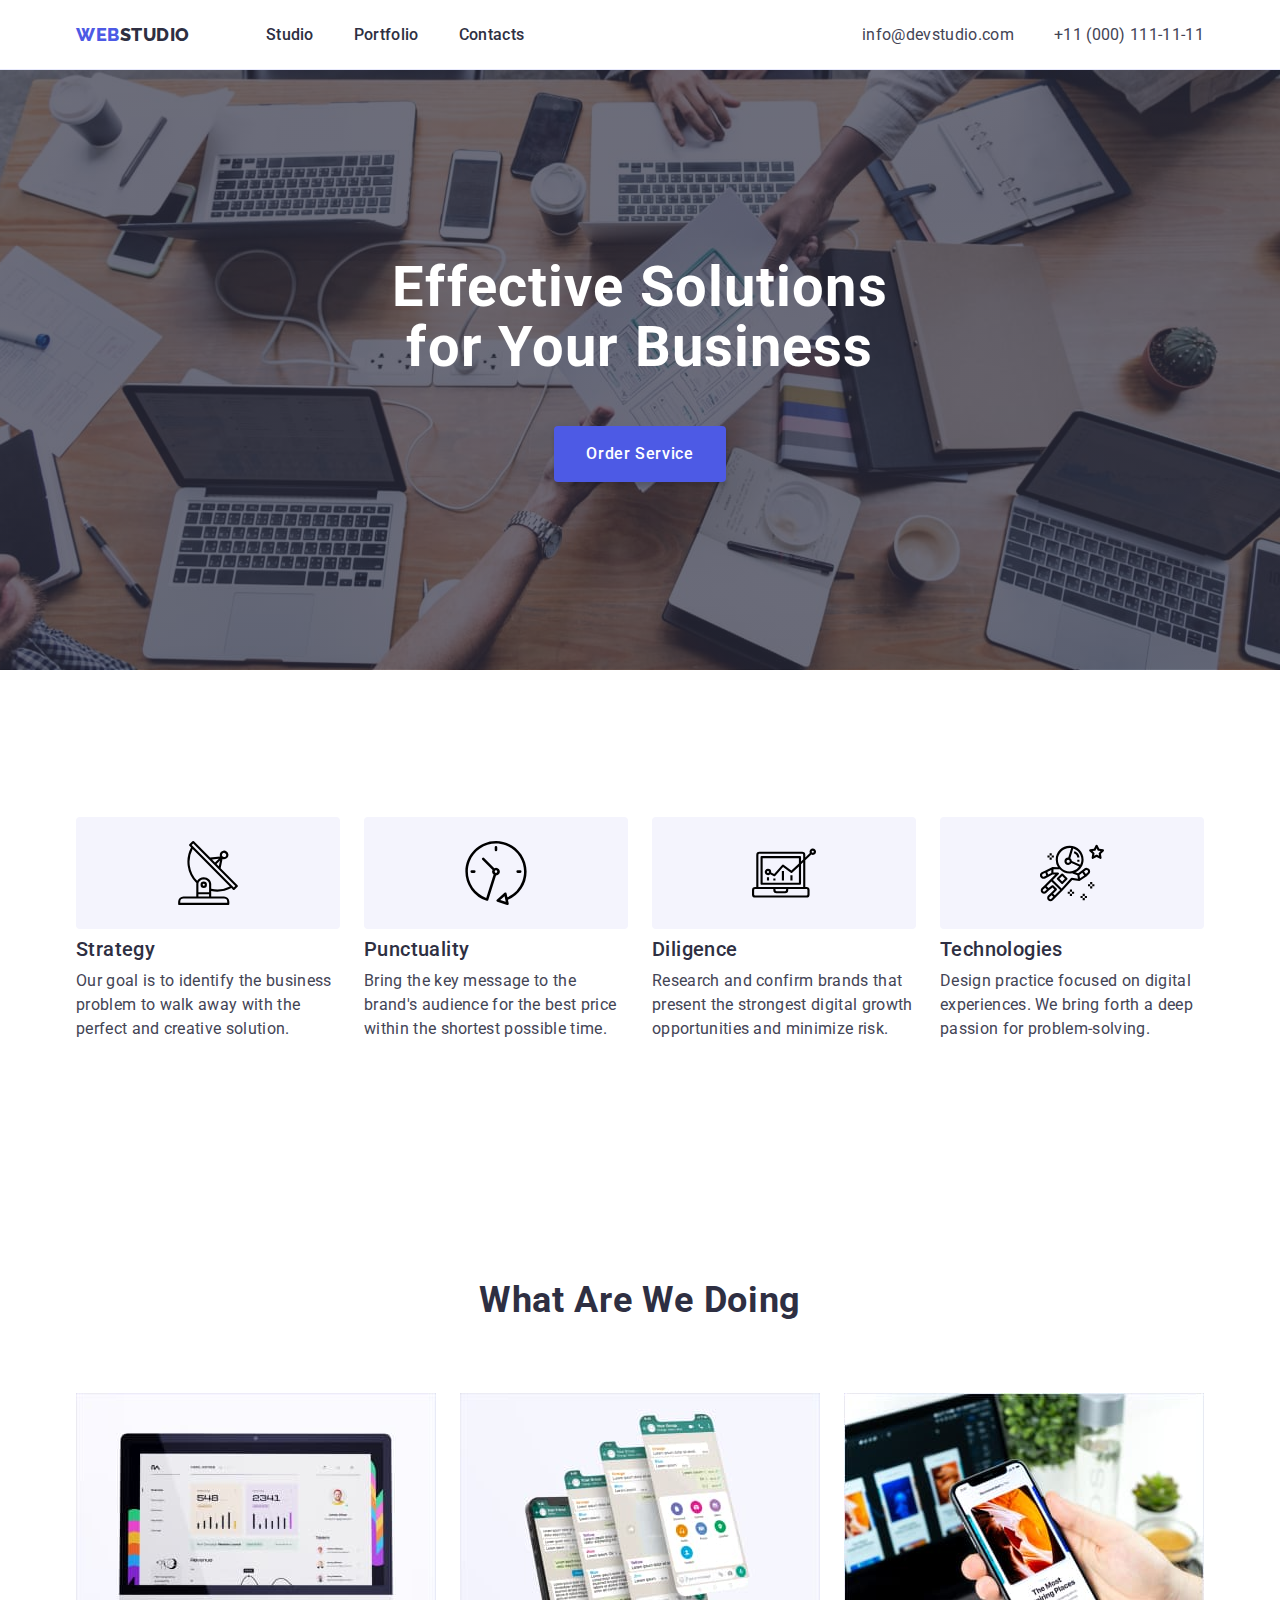
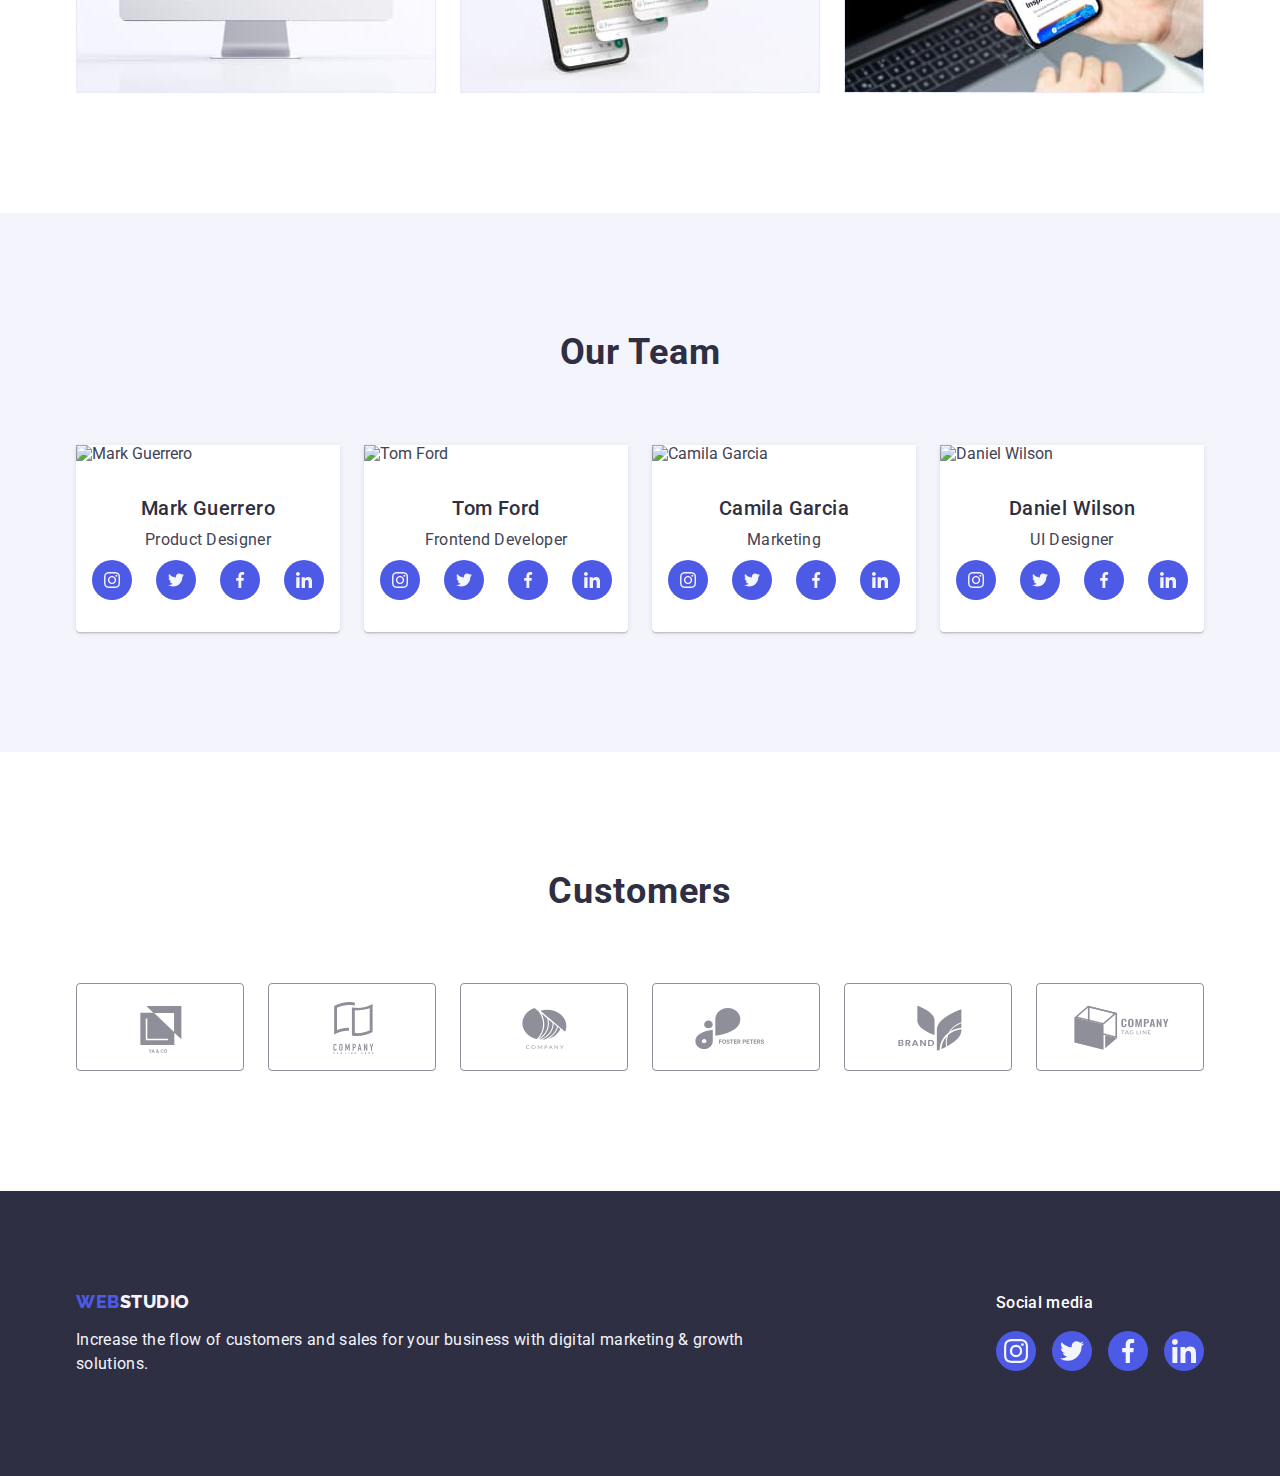
==== index.html @ b79c4025 "Initial commit" ====
<!DOCTYPE html>
<html lang="en">
  <head>
    <meta charset="UTF-8" />
    <meta http-equiv="X-UA-Compatible" content="IE=edge" />
    <meta name="viewport" content="width=device-width, initial-scale=1.0" />
    <title>WebStudio</title>
    <link rel="preconnect" href="https://fonts.googleapis.com" />
    <link rel="preconnect" href="https://fonts.gstatic.com" crossorigin />
    <link
      href="https://fonts.googleapis.com/css2?family=Raleway:wght@800&family=Roboto:wght@400;500;700;900&display=swap"
      rel="stylesheet"
    />
    <link
      rel="stylesheet"
      href="https://cdn.jsdelivr.net/npm/modern-normalize@1.1.0/modern-normalize.min.css"
    />
    <link href="./css/styles.css" rel="stylesheet" />
  </head>
  <body>
    <!-- This is a header -->
    <header class="header">
      <div class="page-header-container container">
        <nav class="navigation">
          <a class="logo-link link" href="./index.html"
            >Web<span class="logo-link-studio">Studio</span></a
          >
          <ul class="menu list">
            <li class="menu-item">
              <a class="menu-link link" href="./index.html">Studio</a>
            </li>
            <li class="menu-item">
              <a class="menu-link link" href="./portfolio.html">Portfolio</a>
            </li>
            <li class="menu-item">
              <a class="menu-link link" href="">Contacts</a>
            </li>
          </ul>
        </nav>
        <address class="adress-conteiner">
          <ul class="adress-list list">
            <li class="adress-item">
              <a class="contact-link link" href="mailto:info@devstudio.com"
                >info@devstudio.com</a
              >
            </li>
            <li class="adress-item">
              <a class="contact-link link" href="tel:+110001111111"
                >+11 (000) 111-11-11</a
              >
            </li>
          </ul>
        </address>
      </div>
    </header>
    <main>
      <!-- This is a hero section -->
      <section class="hero-section">
        <div class="hero-container container">
          <h1 class="hero-title">Effective Solutions for Your Business</h1>
          <button class="hero-btn button" type="button">Order Service</button>
        </div>
      </section>
      <!-- This is a our features section -->
      <section class="features-section section">
        <div class="container">
          <h2 class="unvizible-title">Our features</h2>
          <ul class="card-list list">
            <li class="features-item">
              <div class="feature-icon-continer">
                <svg class="feature-icon" width="64" height="64">
                  <use href="./images/icons.svg#icon-antenna"></use>
                </svg>
              </div>
              <h3 class="features-title sub-title">Strategy</h3>
              <p class="features-text">
                Our goal is to identify the business problem to walk away with
                the perfect and creative solution.
              </p>
            </li>
            <li class="features-item">
              <div class="feature-icon-continer">
                <svg class="feature-icon" width="64" height="64">
                  <use href="./images/icons.svg#icon-clock"></use>
                </svg>
              </div>

              <h3 class="features-title sub-title">Punctuality</h3>
              <p class="features-text">
                Bring the key message to the brand's audience for the best price
                within the shortest possible time.
              </p>
            </li>
            <li class="features-item">
              <div class="feature-icon-continer">
                <svg class="feature-icon" width="64" height="64">
                  <use href="./images/icons.svg#icon-diagram"></use>
                </svg>
              </div>

              <h3 class="features-title sub-title">Diligence</h3>
              <p class="features-text">
                Research and confirm brands that present the strongest digital
                growth opportunities and minimize risk.
              </p>
            </li>
            <li class="features-item">
              <div class="feature-icon-continer">
                <svg class="feature-icon" width="64" height="64">
                  <use href="./images/icons.svg#icon-astronaut"></use>
                </svg>
              </div>

              <h3 class="features-title sub-title">Technologies</h3>
              <p class="features-text">
                Design practice focused on digital experiences. We bring forth a
                deep passion for problem-solving.
              </p>
            </li>
          </ul>
        </div>
      </section>
      <!-- This is what are we doing section -->
      <section class="section">
        <div class="container">
          <h2 class="doing-title title">What are we doing</h2>
          <ul class="card-list list">
            <li class="doing-item">
              <img
                src="./images/what_we_do/pc.jpg"
                alt="Personal Computer"
                width="360"
              />
            </li>
            <li class="doing-item">
              <img
                src="./images/what_we_do/phone.jpg"
                alt="Smartphone"
                width="360"
              />
            </li>
            <li class="doing-item">
              <img
                src="./images/what_we_do/unification.jpg"
                alt="Personal Computer and smartphone"
                width="360"
              />
            </li>
          </ul>
        </div>
      </section>
      <!-- This is team section -->
      <section class="team section">
        <div class="container">
          <h2 class="team-titlt title">Our Team</h2>
          <ul class="card-list list">
            <li class="team-card">
              <img
                src="./images/team/mark_guerrero.jpg"
                alt="Mark Guerrero"
                width="264"
              />
              <div class="team-card-content">
                <h3 class="team-card-title sub-title">Mark Guerrero</h3>
                <p class="team-card-text">Product Designer</p>
                <ul class="social-list list">
                  <li class="socal-list-item">
                    <a href="" class="social-list-link link">
                      <svg class="social-list-icon" width="16" height="16">
                        <use href="./images/icons.svg#icon-instagram"></use>
                      </svg>
                    </a>
                  </li>
                  <li class="socal-list-item">
                    <a href="" class="social-list-link link">
                      <svg class="social-list-icon" width="16" height="16">
                        <use href="./images/icons.svg#icon-twitter"></use>
                      </svg>
                    </a>
                  </li>
                  <li class="socal-list-item">
                    <a href="" class="social-list-link link">
                      <svg class="social-list-icon" width="16" height="16">
                        <use href="./images/icons.svg#icon-facebook"></use>
                      </svg>
                    </a>
                  </li>
                  <li class="socal-list-item">
                    <a href="" class="social-list-link link">
                      <svg class="social-list-icon" width="16" height="16">
                        <use href="./images/icons.svg#icon-linkedin"></use>
                      </svg>
                    </a>
                  </li>
                </ul>
              </div>
            </li>
            <li class="team-card">
              <img
                src="./images/team/tom_ford.jpg"
                alt="Tom Ford"
                width="264"
              />
              <div class="team-card-content">
                <h3 class="team-card-title sub-title">Tom Ford</h3>
                <p class="team-card-text">Frontend Developer</p>
                <ul class="social-list list">
                  <li class="socal-list-item">
                    <a href="" class="social-list-link link">
                      <svg class="social-list-icon" width="16" height="16">
                        <use href="./images/icons.svg#icon-instagram"></use>
                      </svg>
                    </a>
                  </li>
                  <li class="socal-list-item">
                    <a href="" class="social-list-link link">
                      <svg class="social-list-icon" width="16" height="16">
                        <use href="./images/icons.svg#icon-twitter"></use>
                      </svg>
                    </a>
                  </li>
                  <li class="socal-list-item">
                    <a href="" class="social-list-link link">
                      <svg class="social-list-icon" width="16" height="16">
                        <use href="./images/icons.svg#icon-facebook"></use>
                      </svg>
                    </a>
                  </li>
                  <li class="socal-list-item">
                    <a href="" class="social-list-link link">
                      <svg class="social-list-icon" width="16" height="16">
                        <use href="./images/icons.svg#icon-linkedin"></use>
                      </svg>
                    </a>
                  </li>
                </ul>
              </div>
            </li>
            <li class="team-card">
              <img
                src="./images/team/camila_garcia.jpg"
                alt="Camila Garcia"
                width="264"
              />
              <div class="team-card-content">
                <h3 class="team-card-title sub-title">Camila Garcia</h3>
                <p class="team-card-text">Marketing</p>
                <ul class="social-list list">
                  <li class="socal-list-item">
                    <a href="" class="social-list-link link">
                      <svg class="social-list-icon" width="16" height="16">
                        <use href="./images/icons.svg#icon-instagram"></use>
                      </svg>
                    </a>
                  </li>
                  <li class="socal-list-item">
                    <a href="" class="social-list-link link">
                      <svg class="social-list-icon" width="16" height="16">
                        <use href="./images/icons.svg#icon-twitter"></use>
                      </svg>
                    </a>
                  </li>
                  <li class="socal-list-item">
                    <a href="" class="social-list-link link">
                      <svg class="social-list-icon" width="16" height="16">
                        <use href="./images/icons.svg#icon-facebook"></use>
                      </svg>
                    </a>
                  </li>
                  <li class="socal-list-item">
                    <a href="" class="social-list-link link">
                      <svg class="social-list-icon" width="16" height="16">
                        <use href="./images/icons.svg#icon-linkedin"></use>
                      </svg>
                    </a>
                  </li>
                </ul>
              </div>
            </li>
            <li class="team-card">
              <img
                src="./images/team/daniel_wilson.jpg"
                alt="Daniel Wilson"
                width="264"
              />
              <div class="team-card-content">
                <h3 class="team-card-title sub-title">Daniel Wilson</h3>
                <p class="team-card-text">UI Designer</p>
                <ul class="social-list list">
                  <li class="socal-list-item">
                    <a href="" class="social-list-link link">
                      <svg class="social-list-icon" width="16" height="16">
                        <use href="./images/icons.svg#icon-instagram"></use>
                      </svg>
                    </a>
                  </li>
                  <li class="socal-list-item">
                    <a href="" class="social-list-link link">
                      <svg class="social-list-icon" width="16" height="16">
                        <use href="./images/icons.svg#icon-twitter"></use>
                      </svg>
                    </a>
                  </li>
                  <li class="socal-list-item">
                    <a href="" class="social-list-link link">
                      <svg class="social-list-icon" width="16" height="16">
                        <use href="./images/icons.svg#icon-facebook"></use>
                      </svg>
                    </a>
                  </li>
                  <li class="socal-list-item">
                    <a href="" class="social-list-link link">
                      <svg class="social-list-icon" width="16" height="16">
                        <use href="./images/icons.svg#icon-linkedin"></use>
                      </svg>
                    </a>
                  </li>
                </ul>
              </div>
            </li>
          </ul>
        </div>
      </section>
      <!-- Customers section -->
      <section class="section">
        <div class="container">
          <h2 class="customers-title title">Customers</h2>
          <ul class="clients-list list">
            <li class="client-list-item">
              <a href="" class="client-list-link">
                <svg class="client-icon" width="104" height="56">
                  <use href="./images/icons.svg#icon-client_logo_1"></use>
                </svg>
              </a>
            </li>
            <li class="client-list-item">
              <a href="" class="client-list-link">
                <svg class="client-icon" width="104" height="56">
                  <use href="./images/icons.svg#icon-client_logo_2"></use>
                </svg>
              </a>
            </li>
            <li class="client-list-item">
              <a href="" class="client-list-link">
                <svg class="client-icon" width="104" height="56">
                  <use href="./images/icons.svg#icon-client_logo_3"></use>
                </svg>
              </a>
            </li>
            <li class="client-list-item">
              <a href="" class="client-list-link">
                <svg class="client-icon" width="104" height="56">
                  <use href="./images/icons.svg#icon-client_logo_4"></use>
                </svg>
              </a>
            </li>
            <li class="client-list-item">
              <a href="" class="client-list-link">
                <svg class="client-icon" width="104" height="56">
                  <use href="./images/icons.svg#icon-client_logo_5"></use>
                </svg>
              </a>
            </li>
            <li class="client-list-item">
              <a href="" class="client-list-link">
                <svg class="client-icon" width="104" height="56">
                  <use href="./images/icons.svg#icon-client_logo_6"></use>
                </svg>
              </a>
            </li>
          </ul>
        </div>
      </section>
    </main>
    <!-- This is footer -->
    <footer class="footer">
      <div class="container footer-container">
        <div class="footer-logo-cont">
          <a class="logo-link link" href="./index.html"
            >Web<span class="logo-link-studio-white">Studio</span></a
          >
          <p class="footer-text">
            Increase the flow of customers and sales for your business with
            digital marketing & growth solutions.
          </p>
        </div>
        <div class="footer-social-cont">
          <p class="footer-social-title">Social media</p>
          <ul class="social-list list">
            <li class="socal-list-item">
              <a href="" class="social-list-link link">
                <svg class="social-list-icon" width="24" height="24">
                  <use href="./images/icons.svg#icon-instagram"></use>
                </svg>
              </a>
            </li>
            <li class="socal-list-item">
              <a href="" class="social-list-link link">
                <svg class="social-list-icon" width="24" height="24">
                  <use href="./images/icons.svg#icon-twitter"></use>
                </svg>
              </a>
            </li>
            <li class="socal-list-item">
              <a href="" class="social-list-link link">
                <svg class="social-list-icon" width="24" height="24">
                  <use href="./images/icons.svg#icon-facebook"></use>
                </svg>
              </a>
            </li>
            <li class="socal-list-item">
              <a href="" class="social-list-link link">
                <svg class="social-list-icon" width="24" height="24">
                  <use href="./images/icons.svg#icon-linkedin"></use>
                </svg>
              </a>
            </li>
          </ul>
        </div>
      </div>
    </footer>
  </body>
</html>
---- css/styles.css ----
/*  font-family: 'Raleway', sans-serif; */
:root {
  --btn-background-color: #4d5ae5;
  --links-hover-color: #404bbf;
  --body-text-color: #434455;
  --title-text-color: #2e2f42;
  --base-icons-color: #8e8f99;
  --white-text-and-background: #ffffff;
}
body {
  font-family: 'Roboto', sans-serif;
  color: var(--body-text-color);
  background-color: var(--white-text-and-background);
}
h1,
h2,
h3,
h4,
p {
  margin-top: 0;
  margin-bottom: 0;
}
img {
  display: block;
}
ul,
ol {
  margin-top: 0;
  margin-bottom: 0;
  padding-left: 0;
}
.container {
  width: 1158px;
  margin-left: auto;
  margin-right: auto;
  padding: 0 15px;
}
.section {
  padding-top: 120px;
  padding-bottom: 120px;
}
.logo-link {
  display: inline-block;
  padding: 24px 0;
  font-family: 'Raleway', sans-serif;
  font-weight: 800;
  font-size: 18px;
  line-height: 1.17;
  align-items: center;
  letter-spacing: 0.03em;
  text-transform: uppercase;
  color: var(--btn-background-color);
  margin-right: 76px;
}
.footer .logo-link {
  padding: 0;
  margin-bottom: 16px;
}
.list {
  list-style: none;
}
.link {
  text-decoration: none;
}
.unvizible-title {
  visibility: hidden;
}
.title {
  color: var(--title-text-color);
  margin-bottom: 72px;
}
.sub-title {
  color: var(--title-text-color);
  margin-bottom: 8px;
}
.button {
  border-radius: 4px;
  cursor: pointer;
  font-family: 'Roboto', sans-serif;
}
.card-list {
  display: flex;
  gap: 24px;
}
/*----------header section----------- */
.header {
  border-bottom: 1px solid #e7e9fc;
  box-shadow: 0px 2px 1px rgba(46, 47, 66, 0.08),
    0px 1px 1px rgba(46, 47, 66, 0.16), 0px 1px 6px rgba(46, 47, 66, 0.08);
}
.page-header-container {
  display: flex;
  align-items: center;
}
.navigation {
  display: flex;
  align-items: center;
}
.logo-link-studio {
  color: var(--title-text-color);
}
.logo-link-studio-white {
  color: #f4f4fd;
}
.menu {
  display: flex;
  align-items: center;
}
.menu-item:not(:last-child) {
  margin-right: 40px;
}
.menu-link {
  font-weight: 500;
  font-size: 16px;
  line-height: 1.5;
  color: var(--title-text-color);
  letter-spacing: 0.02em;
  padding: 24px 0;
}
.menu-link:hover,
.menu-link:focus {
  color: var(--links-hover-color);
}
.adress-conteiner {
  font-style: normal;
  margin-left: auto;
}
.adress-list {
  display: flex;
  align-items: center;
}
.adress-item:not(:last-child) {
  margin-right: 40px;
}
.contact-link {
  font-weight: 400;
  font-size: 16px;
  line-height: 1.5;
  letter-spacing: 0.02em;
  color: var(--body-text-color);
}
.contact-link:hover,
.contact-link:focus {
  color: var(--links-hover-color);
}
/* ----------hero section---------- */
.hero-section {
  background-image: linear-gradient(
      rgba(46, 47, 66, 0.7),
      rgba(46, 47, 66, 0.7)
    ),
    url(../images/hero-section/bg.jpg);
  background-position: center center;
  background-size: cover;
  background-repeat: no-repeat;
  background-color: #2e2f42;
  max-width: 1440px;
  color: var(--white-text-and-background);
  display: flex;
  align-items: center;
  padding: 188px 0;
  margin: auto;
}
.hero-container {
  display: flex;
  flex-direction: column;
  justify-content: center;
  align-items: center;
}
.hero-title {
  max-width: 496px;
  line-height: 1.07;
  font-size: 56px;
  text-align: center;
  letter-spacing: 0.02em;
  color: var(--white-text-and-background);
  margin-bottom: 48px;
}
.hero-btn {
  border: none;
  min-width: 169px;
  height: 56px;
  background: var(--btn-background-color);
  box-shadow: 0px 4px 4px rgba(0, 0, 0, 0.15);
  color: var(--white-text-and-background);
  font-weight: 500;
  font-size: 16px;
  line-height: 1.5;
  align-items: center;
  letter-spacing: 0.04em;
  padding: 16px 32px;
}
.hero-btn:hover,
.hero-btn:focus {
  background: var(--links-hover-color);
}
/* ----------features section---------- */
.features-item {
  flex-basis: calc((100% - (3 * 24px)) / 4);
}
.feature-icon-continer {
  display: flex;
  justify-content: center;
  align-items: center;
  height: 112px;
  background: #f4f4fd;
  border-radius: 4px;
  margin-bottom: 8px;
}
.features-title {
  font-weight: 500;
  font-size: 20px;
  line-height: 1.2;
  letter-spacing: 0.02em;
}
.features-text {
  font-weight: 400;
  font-size: 16px;
  line-height: 1.5;
  letter-spacing: 0.02em;
}
/* ----------doing section---------- */
.doing-item {
  flex-basis: calc((100%- (24px * 2)) / 3);
}
.doing-title {
  font-size: 36px;
  line-height: 1.11;
  text-align: center;
  letter-spacing: 0.02em;
  text-transform: capitalize;
}
/* ----------team---------- */
.team {
  background: #f4f4fd;
}
.team-titlt {
  font-size: 36px;
  line-height: 1.11;
  text-align: center;
  letter-spacing: 0.02em;
  text-transform: capitalize;
}
.team-card {
  flex-basis: calc((100%- (24px * 3)) / 4);
  box-shadow: 0px 1px 6px rgba(46, 47, 66, 0.08),
    0px 1px 1px rgba(46, 47, 66, 0.16), 0px 2px 1px rgba(46, 47, 66, 0.08);
  border-radius: 0px 0px 4px 4px;
  background-color: var(--white-text-and-background);
}
.team-card-content {
  padding: 32px 0;
}
.team-card-title {
  font-weight: 500;
  font-size: 20px;
  line-height: 1.2;
  text-align: center;
  letter-spacing: 0.02em;
}
.team-card-text {
  font-weight: 400;
  font-size: 16px;
  line-height: 1.5;
  text-align: center;
  letter-spacing: 0.02em;
  margin-bottom: 8px;
}
.social-list {
  display: flex;
  justify-content: center;
  gap: 24px;
}
.social-list-link {
  display: flex;
  justify-content: center;
  align-items: center;
  width: 40px;
  height: 40px;
  border-radius: 50%;
  background-color: var(--btn-background-color);
}
.social-list-link:hover,
.social-list-link:focus {
  background-color: var(--links-hover-color);
}
.social-list-icon {
  fill: #f4f4fd;
}
/* ----------Customers---------- */
.customers-title {
  text-align: center;
  font-weight: 700;
  font-size: 36px;
  line-height: 1.1;
  letter-spacing: 0.02em;
  text-transform: capitalize;
  color: #2e2f42;
}
.clients-list {
  display: flex;
  justify-content: center;
  gap: 24px;
}
.client-list-item {
  width: calc((100% - 120px) / 6);
  height: 88px;
}
.client-list-link {
  display: flex;
  justify-content: center;
  align-items: center;
  width: 100%;
  height: 100%;
  border: 1px solid var(--base-icons-color);
  border-radius: 4px;
  color: var(--base-icons-color);
}
.client-list-link:hover,
.client-list-link:focus {
  border-color: var(--links-hover-color);
  color: var(--links-hover-color);
}
.client-icon {
  fill: currentColor;
}
/* -----------footer----------- */
.footer-container {
  display: flex;
  align-items: baseline;
  gap: 120px;
}
.footer {
  background: #2e2f42;
  padding: 100px 0;
}
.footer-logo-cont {
  margin-right: 120px;
}
.footer-text {
  font-weight: 400;
  font-size: 16px;
  line-height: 1.5;
  letter-spacing: 0.02em;
  color: #f4f4fd;
}
.footer-social-title {
  font-weight: 500;
  font-size: 16px;
  line-height: 1.5;
  letter-spacing: 0.02em;
  color: var(--white-text-and-background);
  margin-bottom: 16px;
}
.footer .social-list {
  gap: 16px;
}
.footer .social-list-link:hover,
.footer .social-list-link:focus {
  background-color: #31d0aa;
}

/* ------------portfolio page-------------------- */
.portfolio-section {
  padding-top: 96px;
  padding-bottom: 120px;
}
.filter-btn-list {
  display: flex;
  gap: 24px;
  justify-content: center;
  margin-bottom: 72px;
}
.filter-btn {
  color: var(--btn-background-color);
  font-weight: 500;
  font-size: 16px;
  line-height: 1.5;
  align-items: center;
  text-align: center;
  letter-spacing: 0.04em;
  box-sizing: border-box;
  background: #f4f4fd;
  border: 1px solid #e7e9fc;
  padding: 12px 24px;
}
.filter-btn:hover,
.filter-btn:focus {
  box-shadow: 0px 3px 1px rgba(0, 0, 0, 0.1), 0px 2px 1px rgba(0, 0, 0, 0.08),
    0px 2px 2px rgba(0, 0, 0, 0.12);
  background: var(--links-hover-color);
  color: var(--white-text-and-background);
  border: 1px solid transparent;
}
.project-cards {
  flex-wrap: wrap;
  justify-content: center;
  row-gap: 48px;
}
.project-card {
  flex-basis: calc((100%- (24px * 2)) / 3);
}
.project-link {
  display: block;
}
.project-link:hover,
.project-link:focus {
  box-shadow: 0px 1px 6px rgba(46, 47, 66, 0.08),
    0px 1px 1px rgba(46, 47, 66, 0.16), 0px 2px 1px rgba(46, 47, 66, 0.08);
}
.project-card-content {
  padding: 32px 16px;
  border: 1px solid #e7e9fc;
  border-top: none;
}
.project-card-title {
  font-weight: 500;
  font-size: 20px;
  line-height: 1.2;
  letter-spacing: 0.02em;
}
.project-card-text {
  color: var(--body-text-color);
  font-weight: 400;
  font-size: 16px;
  line-height: 1.5;
  letter-spacing: 0.02em;
}
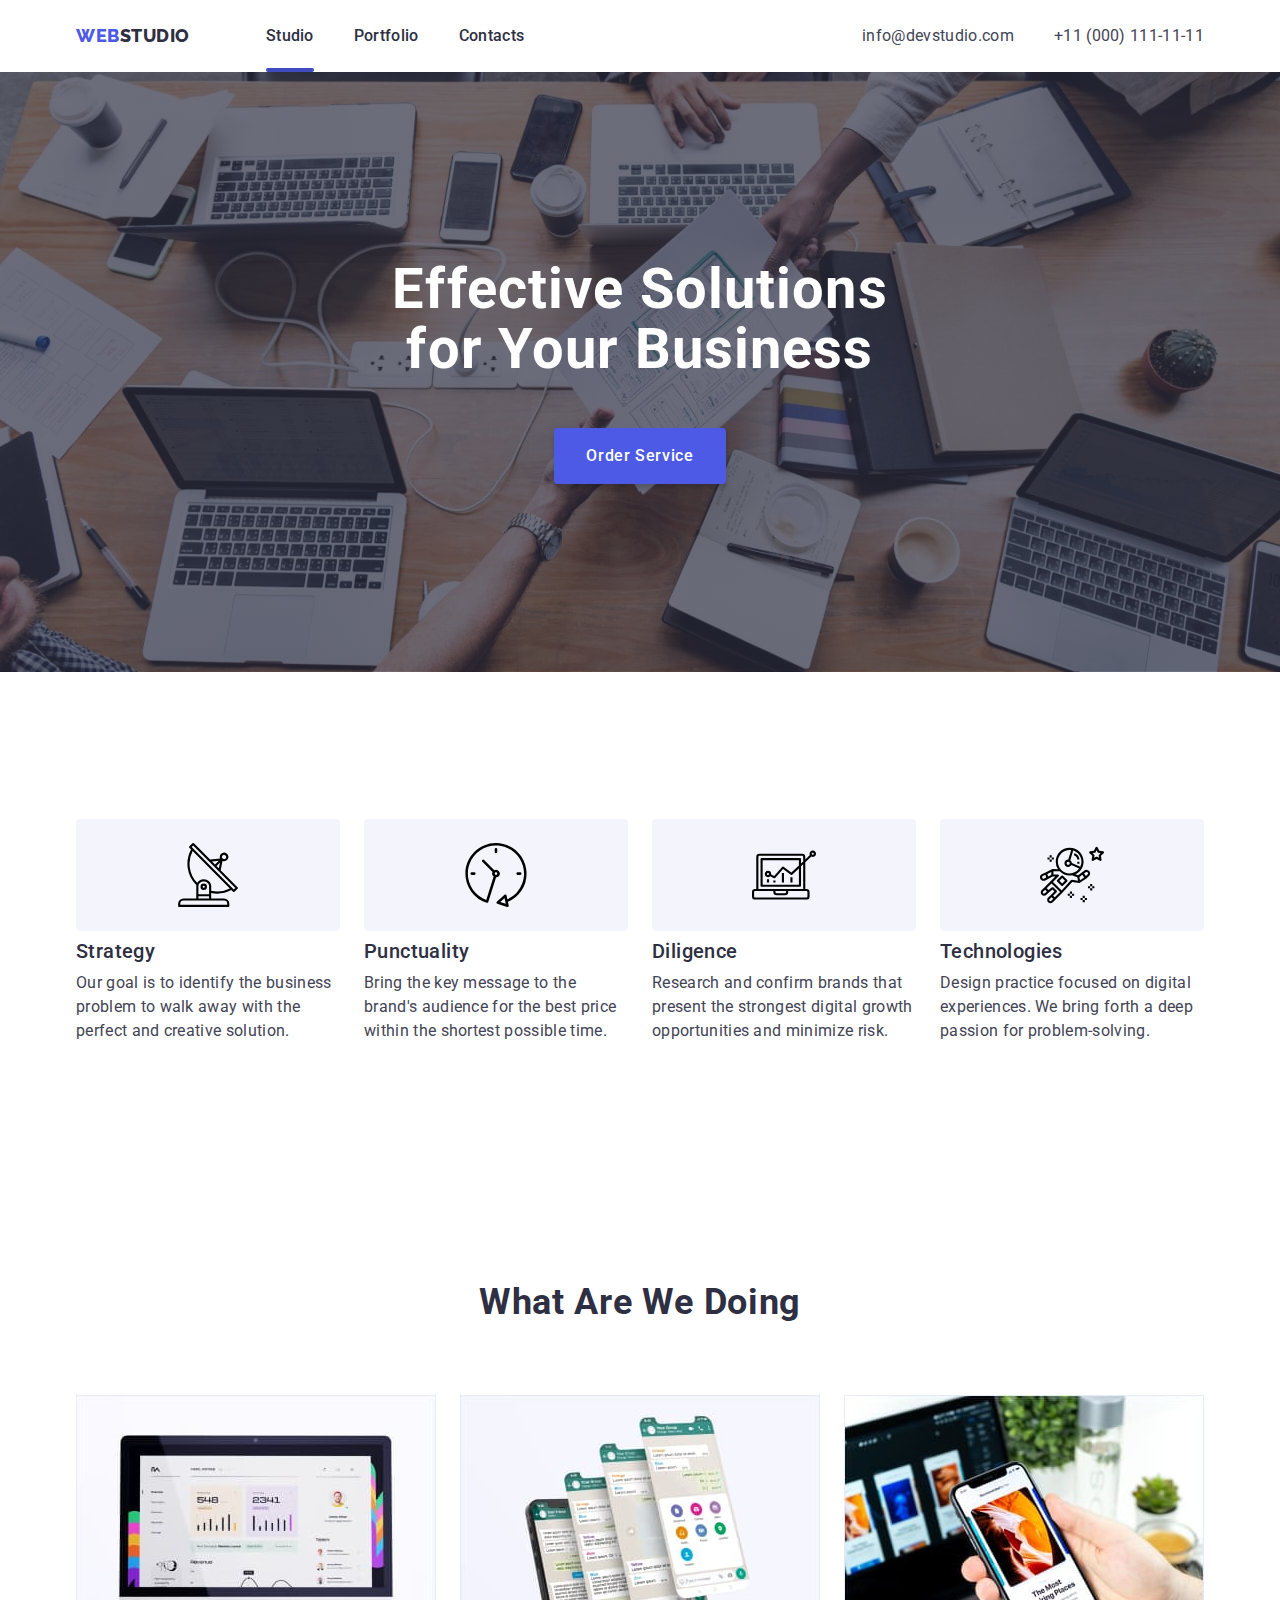
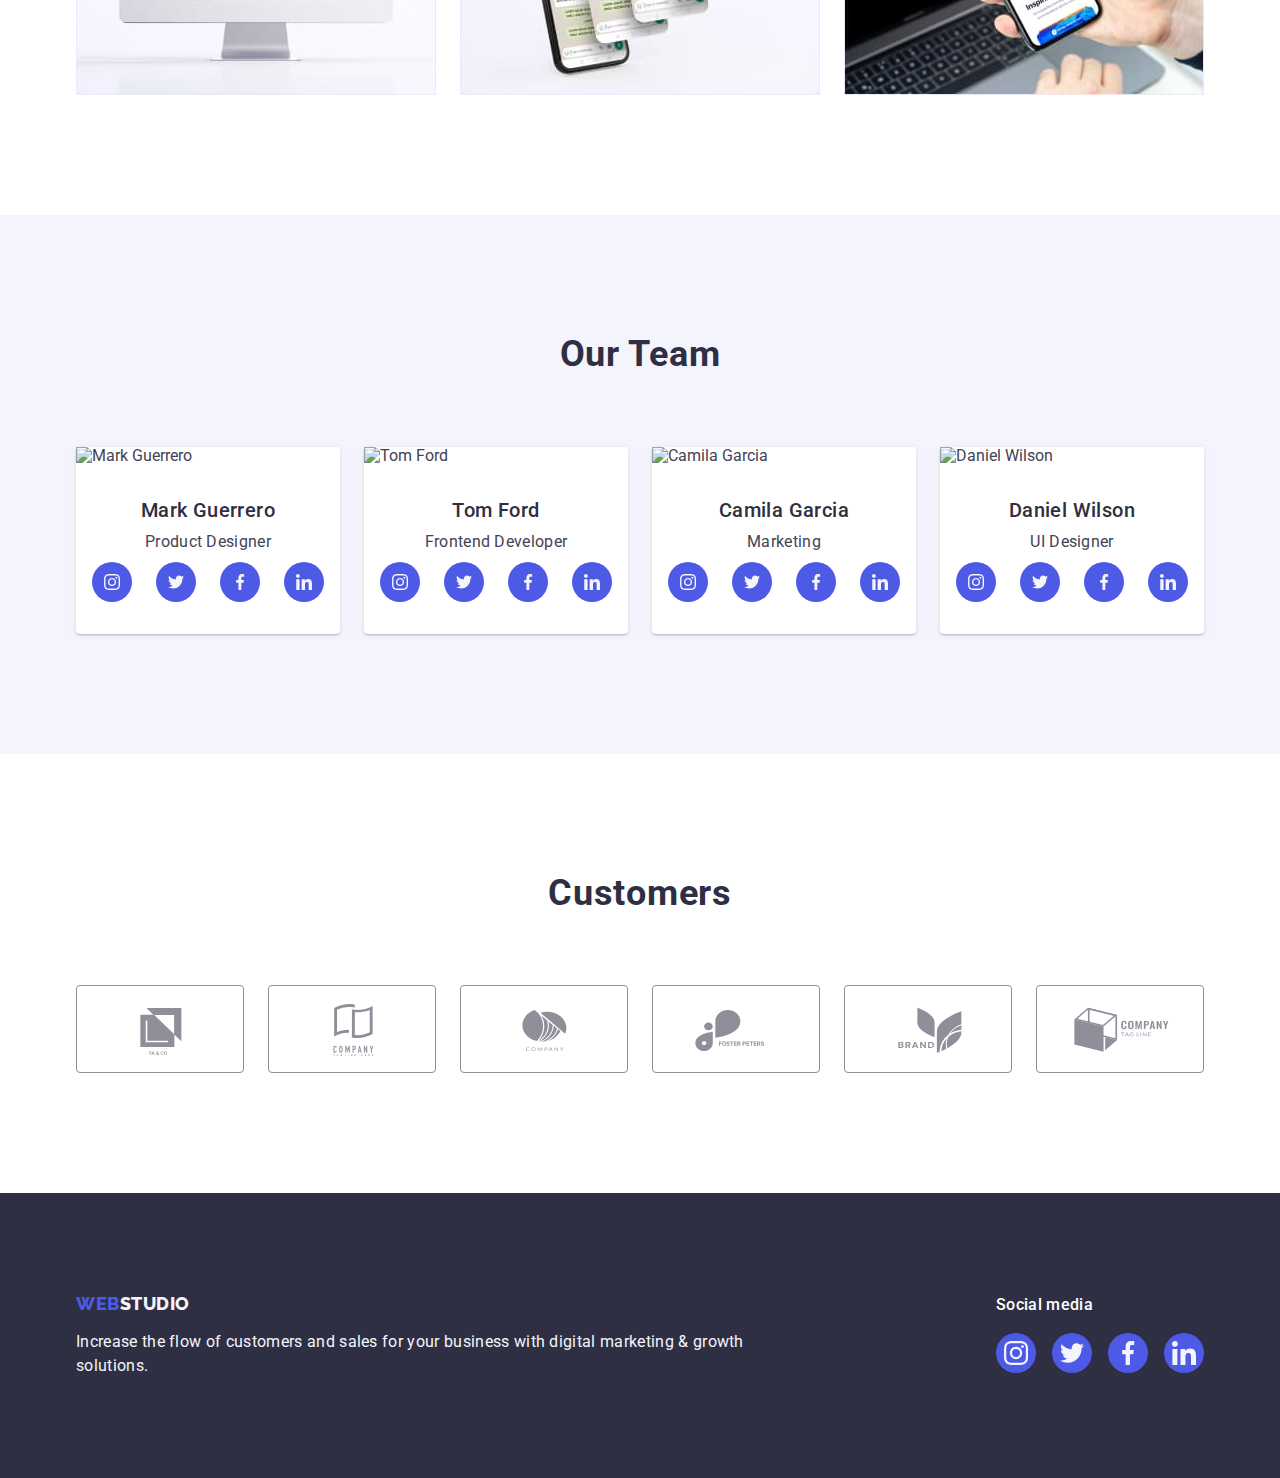
==== commit 91384f38: "add modal and animation" ====
--- a/index.html
+++ b/index.html
@@ -27,7 +27,9 @@
           >
           <ul class="menu list">
             <li class="menu-item">
-              <a class="menu-link link" href="./index.html">Studio</a>
+              <a class="menu-link link activ-link" href="./index.html"
+                >Studio</a
+              >
             </li>
             <li class="menu-item">
               <a class="menu-link link" href="./portfolio.html">Portfolio</a>
@@ -58,7 +60,9 @@
       <section class="hero-section">
         <div class="hero-container container">
           <h1 class="hero-title">Effective Solutions for Your Business</h1>
-          <button class="hero-btn button" type="button">Order Service</button>
+          <button class="hero-btn button" data-modal-open type="button">
+            Order Service
+          </button>
         </div>
       </section>
       <!-- This is a our features section -->
@@ -419,5 +423,16 @@
         </div>
       </div>
     </footer>
+    <!-- Modal block -->
+    <div class="backdrop is-hidden" data-modal>
+      <div class="modal">
+        <a href="" data-modal-close class="modal-close-link link">
+          <svg class="modal-page-icon" width="8" height="8">
+            <use href="./images/icons.svg#icon-close-black-modal"></use>
+          </svg>
+        </a>
+      </div>
+    </div>
+    <script src="./js/modal.js"></script>
   </body>
 </html>
--- a/css/styles.css
+++ b/css/styles.css
@@ -6,6 +6,7 @@
   --title-text-color: #2e2f42;
   --base-icons-color: #8e8f99;
   --white-text-and-background: #ffffff;
+  --anim-tranz-parameters: 250ms cubic-bezier(0.4, 0, 0.2, 1);
 }
 body {
   font-family: 'Roboto', sans-serif;
@@ -84,7 +85,6 @@
 }
 /*----------header section----------- */
 .header {
-  border-bottom: 1px solid #e7e9fc;
   box-shadow: 0px 2px 1px rgba(46, 47, 66, 0.08),
     0px 1px 1px rgba(46, 47, 66, 0.16), 0px 1px 6px rgba(46, 47, 66, 0.08);
 }
@@ -110,12 +110,27 @@
   margin-right: 40px;
 }
 .menu-link {
+  display: inline-block;
+  position: relative;
   font-weight: 500;
   font-size: 16px;
   line-height: 1.5;
   color: var(--title-text-color);
   letter-spacing: 0.02em;
   padding: 24px 0;
+
+  transition: color var(--anim-tranz-parameters);
+}
+.activ-link::after {
+  content: '';
+  position: absolute;
+  display: block;
+  width: 100%;
+  height: 4px;
+  left: 0px;
+  bottom: 0;
+  background-color: var(--links-hover-color);
+  border-radius: 2px;
 }
 .menu-link:hover,
 .menu-link:focus {
@@ -138,6 +153,8 @@
   line-height: 1.5;
   letter-spacing: 0.02em;
   color: var(--body-text-color);
+
+  transition: color var(--anim-tranz-parameters);
 }
 .contact-link:hover,
 .contact-link:focus {
@@ -180,7 +197,7 @@
   border: none;
   min-width: 169px;
   height: 56px;
-  background: var(--btn-background-color);
+  background-color: var(--btn-background-color);
   box-shadow: 0px 4px 4px rgba(0, 0, 0, 0.15);
   color: var(--white-text-and-background);
   font-weight: 500;
@@ -189,10 +206,12 @@
   align-items: center;
   letter-spacing: 0.04em;
   padding: 16px 32px;
+
+  transition: background-color var(--anim-tranz-parameters);
 }
 .hero-btn:hover,
 .hero-btn:focus {
-  background: var(--links-hover-color);
+  background-color: var(--links-hover-color);
 }
 /* ----------features section---------- */
 .features-item {
@@ -279,6 +298,8 @@
   height: 40px;
   border-radius: 50%;
   background-color: var(--btn-background-color);
+
+  transition: background-color var(--anim-tranz-parameters);
 }
 .social-list-link:hover,
 .social-list-link:focus {
@@ -315,6 +336,9 @@
   border: 1px solid var(--base-icons-color);
   border-radius: 4px;
   color: var(--base-icons-color);
+
+  transition: color var(--anim-tranz-parameters),
+    border-color var(--anim-tranz-parameters);
 }
 .client-list-link:hover,
 .client-list-link:focus {
@@ -380,15 +404,20 @@
   text-align: center;
   letter-spacing: 0.04em;
   box-sizing: border-box;
-  background: #f4f4fd;
+  background-color: #f4f4fd;
   border: 1px solid #e7e9fc;
   padding: 12px 24px;
+  box-shadow: 0px 0px 0px rgba(0, 0, 0, 0);
+
+  transition: box-shadow var(--anim-tranz-parameters),
+    background-color var(--anim-tranz-parameters),
+    color var(--anim-tranz-parameters), border var(--anim-tranz-parameters);
 }
 .filter-btn:hover,
 .filter-btn:focus {
   box-shadow: 0px 3px 1px rgba(0, 0, 0, 0.1), 0px 2px 1px rgba(0, 0, 0, 0.08),
     0px 2px 2px rgba(0, 0, 0, 0.12);
-  background: var(--links-hover-color);
+  background-color: var(--links-hover-color);
   color: var(--white-text-and-background);
   border: 1px solid transparent;
 }
@@ -402,17 +431,44 @@
 }
 .project-link {
   display: block;
+  transition: box-shadow var(--anim-tranz-parameters);
 }
 .project-link:hover,
 .project-link:focus {
   box-shadow: 0px 1px 6px rgba(46, 47, 66, 0.08),
     0px 1px 1px rgba(46, 47, 66, 0.16), 0px 2px 1px rgba(46, 47, 66, 0.08);
 }
+
 .project-card-content {
   padding: 32px 16px;
   border: 1px solid #e7e9fc;
   border-top: none;
 }
+.project-card-img {
+  position: relative;
+  overflow: hidden;
+}
+.project-hover-info {
+  position: absolute;
+  top: 0;
+  left: 0;
+  right: 0;
+  bottom: 0;
+  background-color: var(--btn-background-color);
+  font-weight: 400;
+  font-size: 16px;
+  line-height: 1.5;
+  letter-spacing: 0.02em;
+  color: #f4f4fd;
+  padding: 40px 32px;
+
+  transform: translateY(100%);
+  transition: transform var(--anim-tranz-parameters);
+}
+.project-link:hover .project-hover-info,
+.project-link:focus .project-hover-info {
+  transform: translateY(0);
+}
 .project-card-title {
   font-weight: 500;
   font-size: 20px;
@@ -426,3 +482,42 @@
   line-height: 1.5;
   letter-spacing: 0.02em;
 }
+/* ---------- Modal page ---------- */
+.backdrop {
+  position: fixed;
+  top: 0;
+  left: 0;
+  width: 100%;
+  height: 100%;
+  background-color: rgba(46, 47, 66, 0.4);
+}
+.backdrop.is-hidden {
+  opacity: 0;
+  pointer-events: none;
+  visibility: hidden;
+}
+.modal {
+  position: absolute;
+  top: 50%;
+  left: 50%;
+  min-width: 408px;
+  min-height: 576px;
+  transform: translate(-50%, -50%);
+  background-color: #fcfcfc;
+  box-shadow: 0px 1px 1px rgba(0, 0, 0, 0.14), 0px 1px 3px rgba(0, 0, 0, 0.12),
+    0px 2px 1px rgba(0, 0, 0, 0.2);
+  border-radius: 4px;
+}
+.modal-close-link {
+  position: absolute;
+  width: 24px;
+  height: 24px;
+  top: 24px;
+  right: 24px;
+  display: flex;
+  justify-content: center;
+  align-items: center;
+  border: 1px solid rgba(0, 0, 0, 0.1);
+  background-color: #e7e9fc;
+  border-radius: 50%;
+}
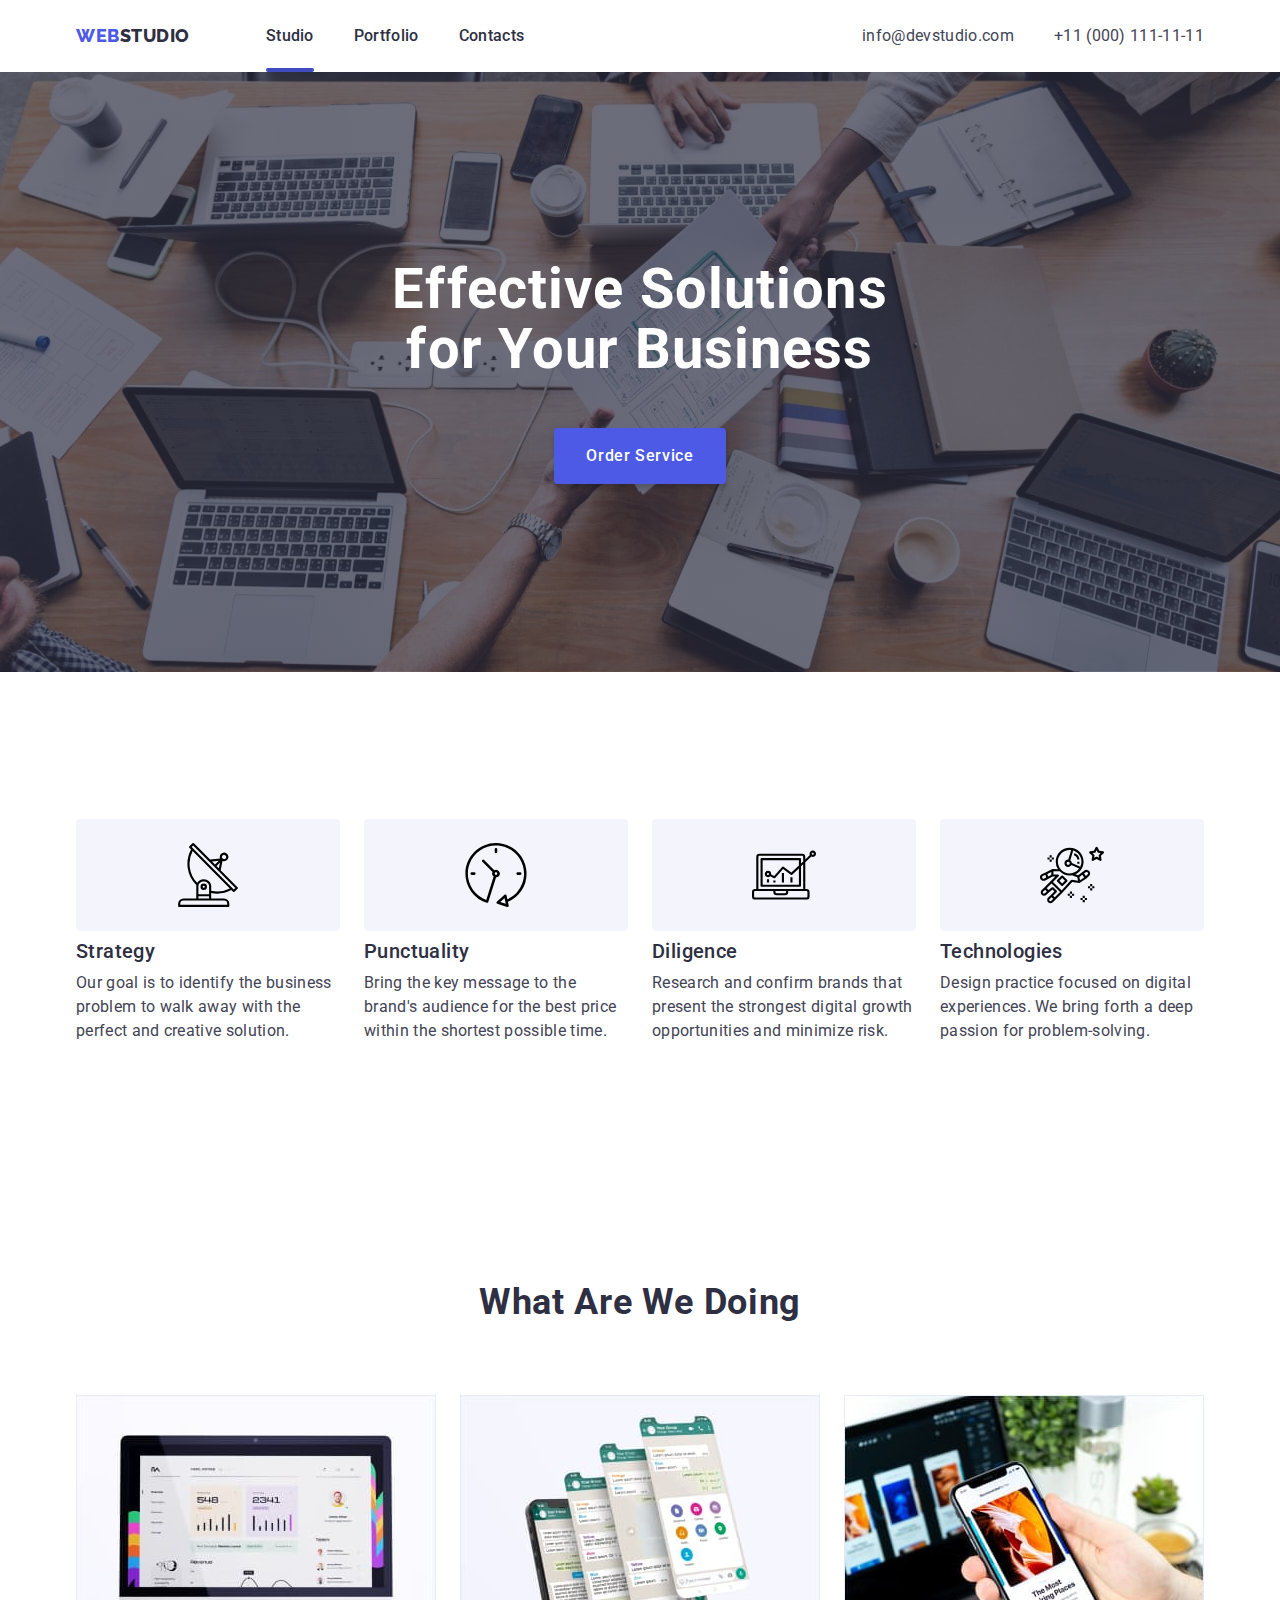
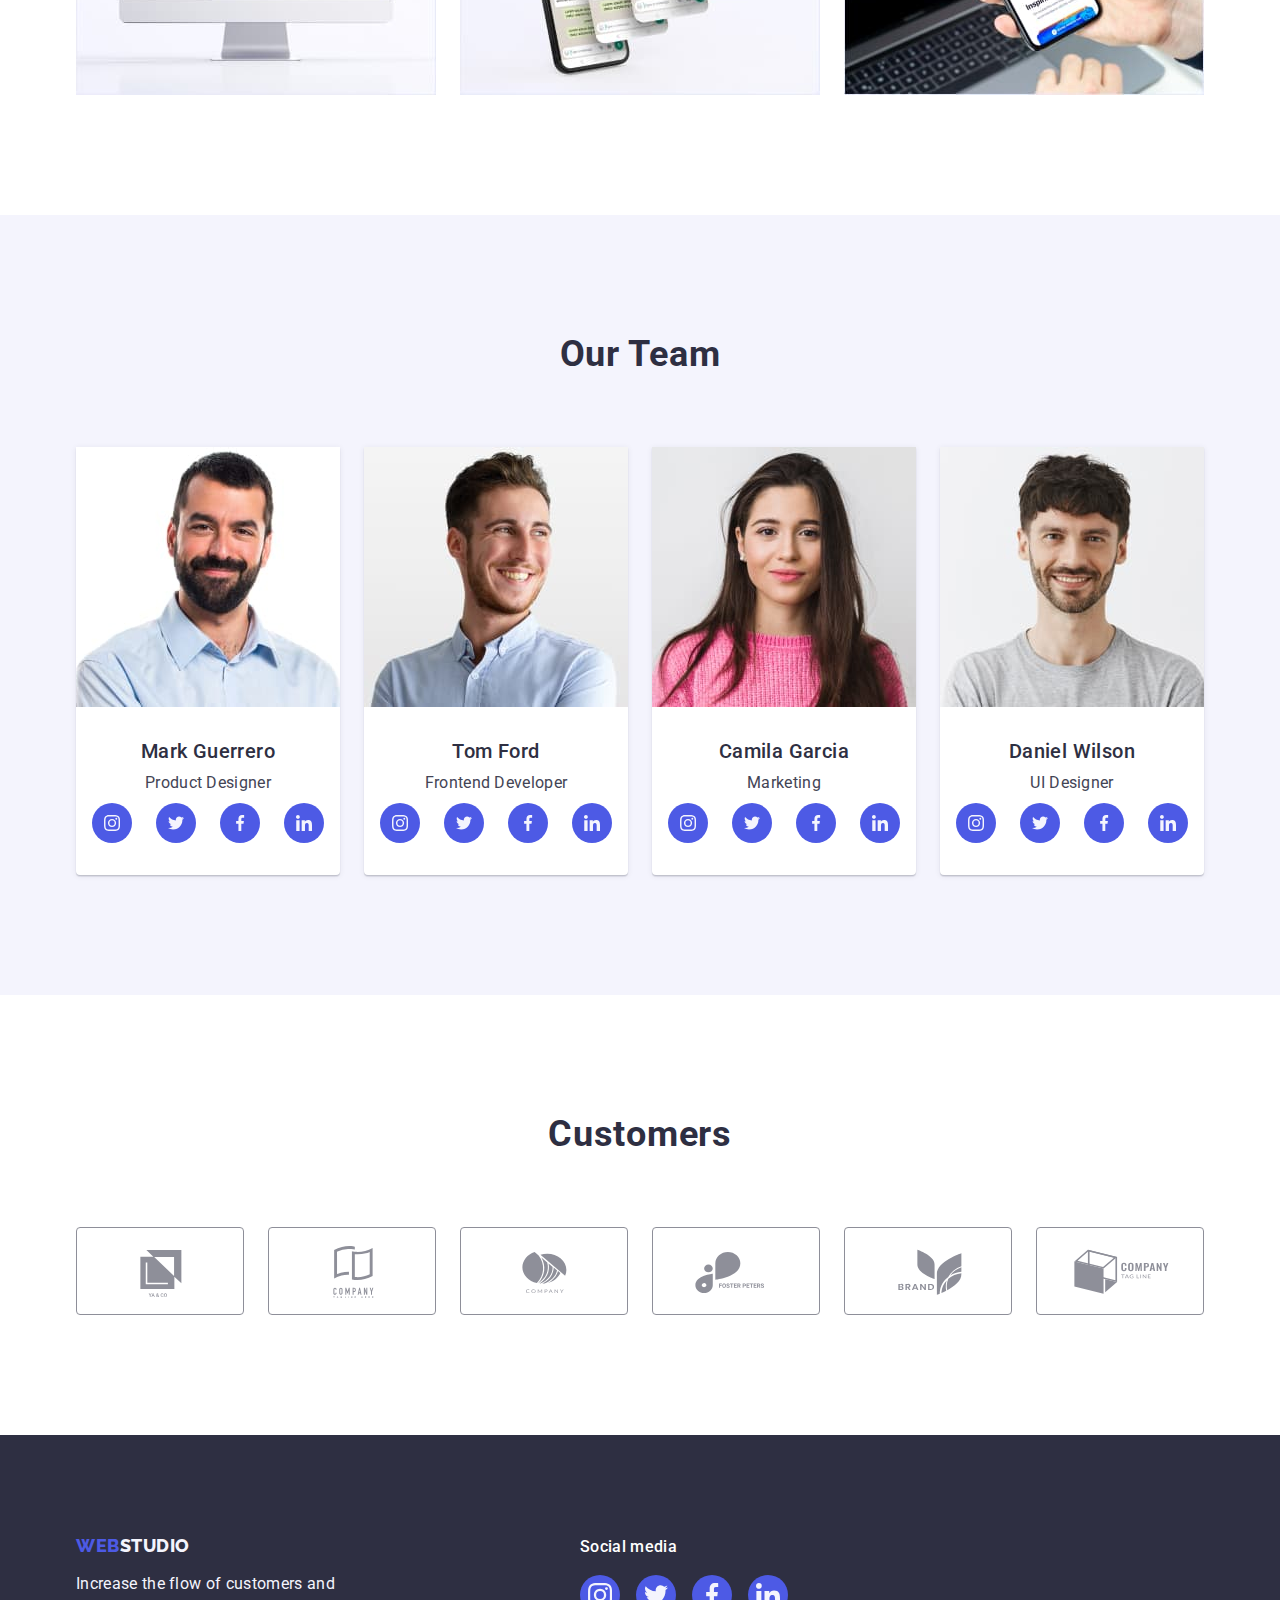
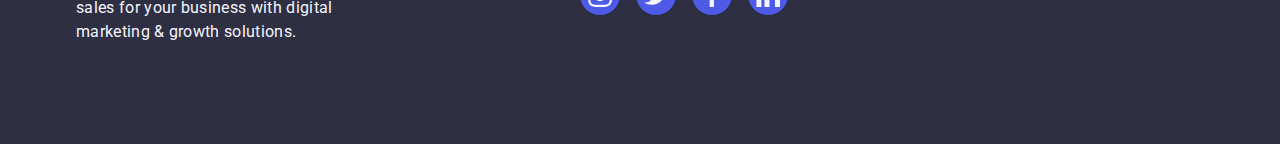
==== commit 076a9141: "cheng yeam img url" ====
--- a/index.html
+++ b/index.html
@@ -160,7 +160,7 @@
           <ul class="card-list list">
             <li class="team-card">
               <img
-                src="./images/team/mark_guerrero.jpg"
+                src="./images/team/Mark_Guerrero.jpg"
                 alt="Mark Guerrero"
                 width="264"
               />
@@ -201,7 +201,7 @@
             </li>
             <li class="team-card">
               <img
-                src="./images/team/tom_ford.jpg"
+                src="./images/team/Tom_Ford.jpg"
                 alt="Tom Ford"
                 width="264"
               />
@@ -242,7 +242,7 @@
             </li>
             <li class="team-card">
               <img
-                src="./images/team/camila_garcia.jpg"
+                src="./images/team/Camila_Garcia.jpg"
                 alt="Camila Garcia"
                 width="264"
               />
@@ -283,7 +283,7 @@
             </li>
             <li class="team-card">
               <img
-                src="./images/team/daniel_wilson.jpg"
+                src="./images/team/Daniel_Wilson.jpg"
                 alt="Daniel Wilson"
                 width="264"
               />
--- a/css/styles.css
+++ b/css/styles.css
@@ -360,6 +360,7 @@
 }
 .footer-logo-cont {
   margin-right: 120px;
+  width: 264px;
 }
 .footer-text {
   font-weight: 400;
